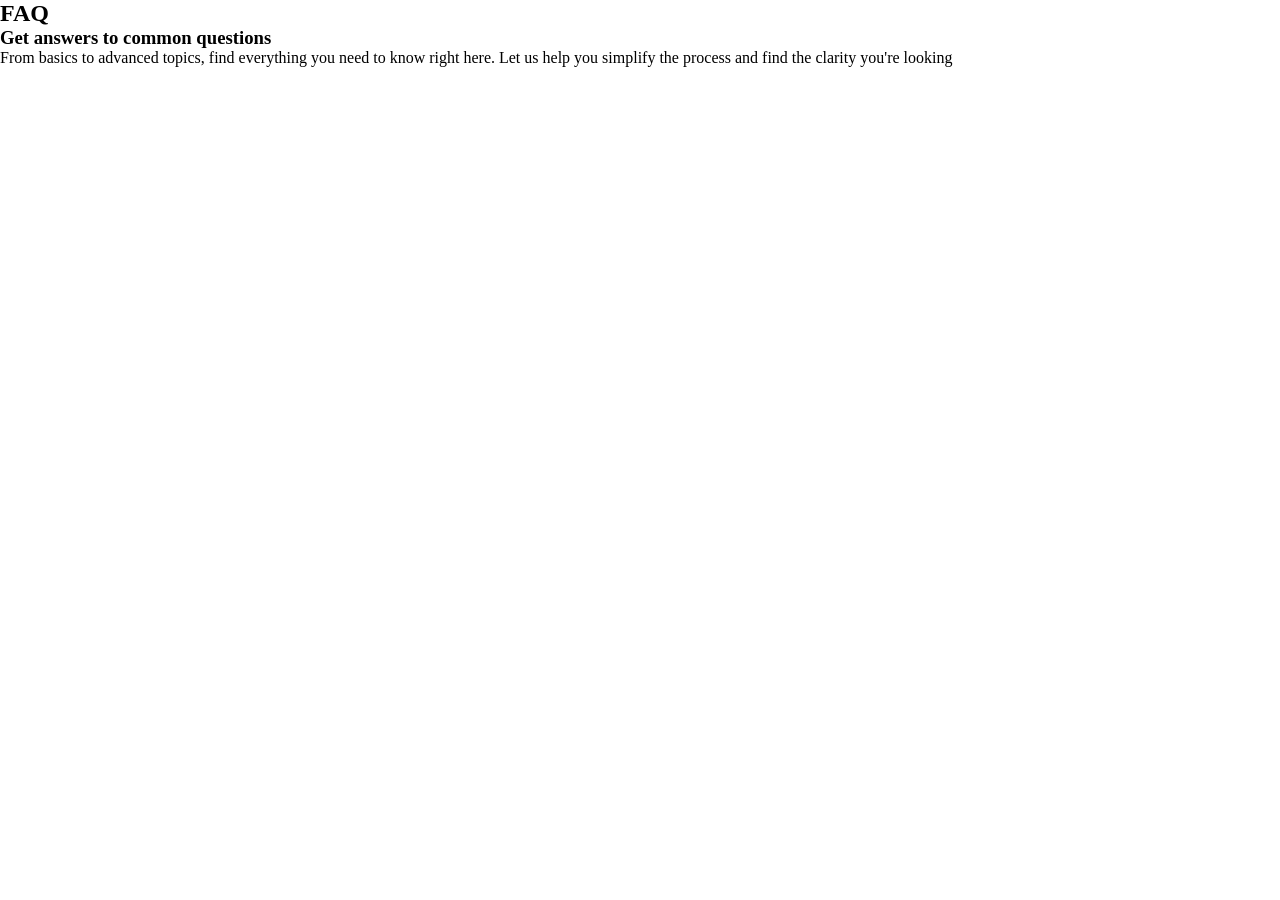
==== faq.html @ 0efa18f4 "feat: header" ====
<!DOCTYPE html>
<html lang="pt-br">
<head>
    <meta charset="UTF-8">
    <meta name="viewport" content="width=device-width, initial-scale=1.0">
    <title>FAQ</title>
    <link rel="stylesheet" href="./header.css">
</head>
<body>
    
    <section>
        <div class="container-nav-faq">
            <h2>FAQ</h2>
            <h3>Get answers to common questions</h3>
            <p>From basics to advanced topics, find everything you need to know right here. Let us help you simplify the process and find the clarity you're looking</p>
        </div>
    </section>

</body>
</html>
---- header.css ----
@import url("./global.css");

*{
    border: 0; /* borda do projeto -> Zerado*/
    margin: 0;  /* Distância externa -> Zerado*/
    padding: 0;  /* Espaçamento interno -> Zerado*/
    box-sizing: border-box;  /* Respeitar largura e altura*/
}

header{
    display: flex;
    justify-content: space-evenly;
    align-items: center;
    background-color: black;
    border-bottom: 2px solid white;
}

.navigation-header li{
    color: white;
    list-style: none;
}

.btn-header{
    border-radius: 20px;
    background-color: var(--color-green);
}

.navigation-header ul{
    display: flex;
    gap: 40px;
}

.navigation-header a{
    color: var(--color-white);
    text-decoration: none;
}

btn-header a{
    color: var(--color-white);
    border-radius: 20px;
}

btn-header{
    color: var(--color-white);
}
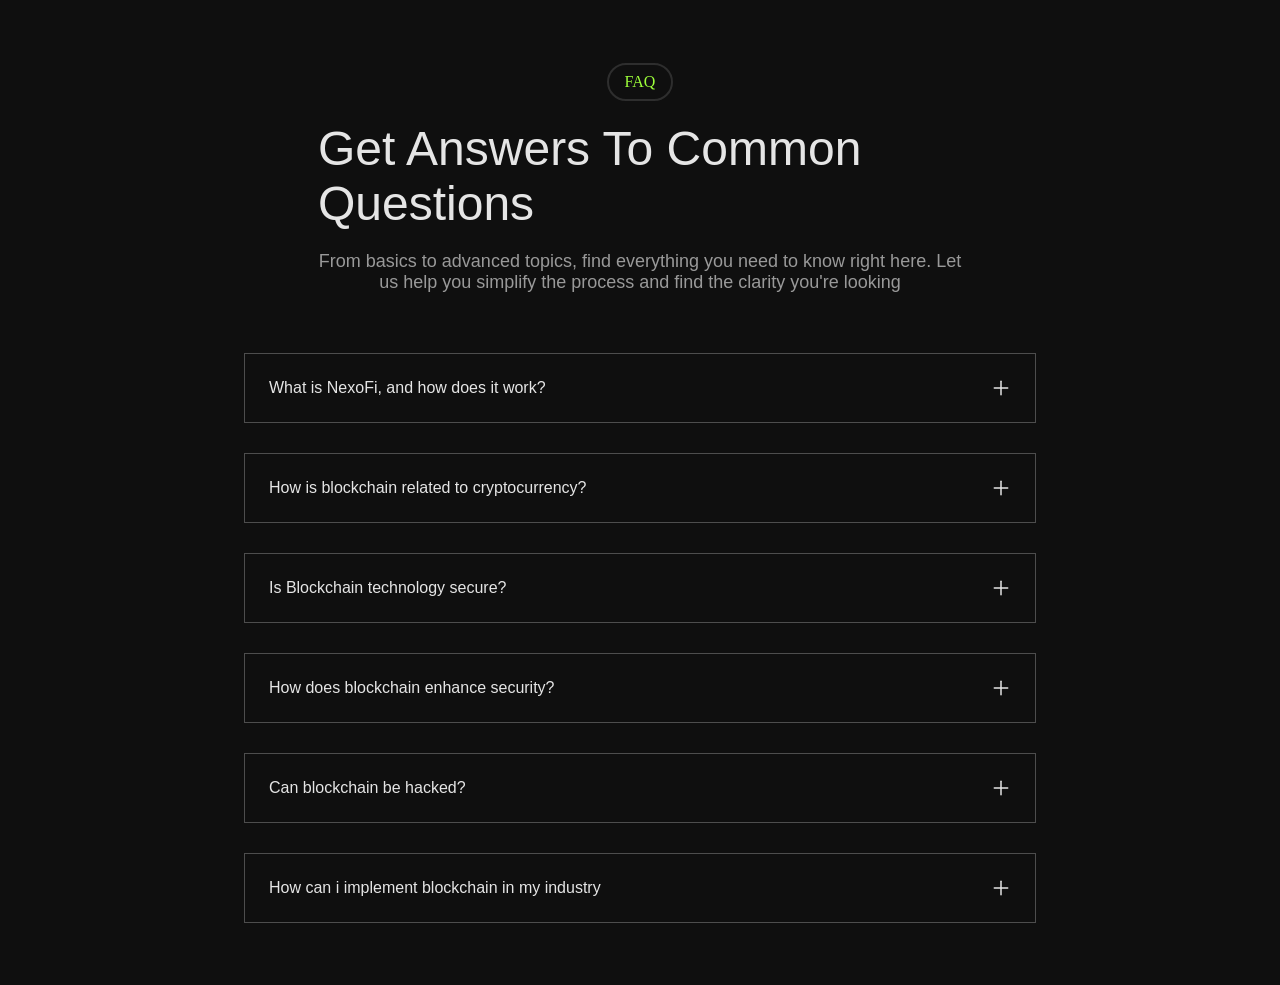
==== commit 77a71015: "Construction header + faq" ====
--- a/faq.html
+++ b/faq.html
@@ -1,20 +1,62 @@
 <!DOCTYPE html>
-<html lang="pt-br">
+<html lang="pt-BR">
+
 <head>
     <meta charset="UTF-8">
     <meta name="viewport" content="width=device-width, initial-scale=1.0">
     <title>FAQ</title>
-    <link rel="stylesheet" href="./header.css">
+    <link rel="stylesheet" href="faq.css">
 </head>
-<body>
-    
-    <section>
-        <div class="container-nav-faq">
-            <h2>FAQ</h2>
-            <h3>Get answers to common questions</h3>
-            <p>From basics to advanced topics, find everything you need to know right here. Let us help you simplify the process and find the clarity you're looking</p>
-        </div>
-    </section>
 
+<body>        
+        <!-- Sessão principal -->
+        <section class="faq-section">
+            <div class="faq-header">
+                <span>FAQ</span> 
+                <h2 class="faq-title">Get Answers To Common Questions</h2>
+                <p class="faq-subtitle">From basics to advanced topics, find everything you need to know right here. Let us
+                    help you simplify the process and find the clarity you're looking</p>
+            </div>
+
+
+            <!-- FAQ -->
+            <div class="faq-container">
+                <!-- Item 1 -->
+                <div class="faq-item">
+                    <span>What is NexoFi, and how does it work?</span>
+                    <img src="./src/assets/images/Plus.svg" alt="Icon-more">
+                </div>
+
+                <!-- Item 2 -->
+                <div class="faq-item">
+                    <span>How is blockchain related to cryptocurrency?</span>
+                    <img src="./src/assets/images/Plus.svg" alt="Icon-more">
+                </div>
+
+                <!-- Item 3 -->
+                <div class="faq-item">
+                    <span>Is Blockchain technology secure?</span>
+                    <img src="./src/assets/images/Plus.svg" alt="Icon-more">
+                </div>
+
+                <!-- Item 4 -->
+                <div class="faq-item">
+                    <span>How does blockchain enhance security?</span>
+                    <img src="./src/assets/images/Plus.svg" alt="Icon-more">
+                </div>
+
+                <!-- Item 5 -->
+                <div class="faq-item">
+                    <span>Can blockchain be hacked?</span>
+                    <img src="./src/assets/images/Plus.svg" alt="Icon-more">
+                </div>
+
+                <!-- Item 6 -->
+                <div class="faq-item">
+                    <span>How can i implement blockchain in my industry</span>
+                    <img src="./src/assets/images/Plus.svg" alt="Icon-more">
+                </div>
+            </div>
+        </section>
 </body>
-</html>+</html>
--- a/faq.css
+++ b/faq.css
@@ -0,0 +1,73 @@
+@import url("./src/styles/global.css");
+
+.faq-section {
+    display: flex;
+    flex-direction: column;
+    align-items: center;
+    gap: 60px;
+    padding: 62.5px 318px;
+    background-color: var(--color-gray-4);
+}
+
+.faq-header{
+    display: flex;
+    flex-direction: column;
+    align-items: center;
+    gap: 20px;
+}
+
+.faq-header span {
+    background-color: transparent;
+    border: 2px solid var(--color-gray-3);
+    color: var(--color-green);
+    padding: 8px 16px;
+    border-radius: 24px;
+}
+
+.faq-title {
+    font-family: var(--font-family-secondary);
+    font-size: var(--font-size-title-2);
+    font-weight: var(--font-weight-title-2);
+    color: var(--color-white);
+    gap: 20px;
+}
+
+.faq-subtitle {
+    font-size: 18px;
+    font-family: var(--font-family-primary);
+    font-weight: var(--font-weight-title-3);
+    width: 644px;
+    text-align: center;
+    color: var(--color-gray-1);
+    gap: 20px;
+}
+
+.faq-container {
+    width: 792px;
+    display: flex;
+    flex-direction: column;
+    gap: 30px;
+}
+
+.faq-item {
+    display: flex;
+    align-items: center;
+    font-family: var(--font-family-primary);
+    font-size: var(--font-size-text-1);
+    font-weight: var(--font-weight-title-2);
+    justify-content: space-between;
+    padding: 24px;
+    width: 100%;
+    border: 1px solid var(--color-gray-2);
+    background-color: var(--color-gray-4);
+}
+
+.faq-item span {
+    font-size: 16px;
+    color: var(--color-white);
+}
+
+.faq-more {
+    background-color: var(--color-gray-4);
+    color: var(--color-white);
+}
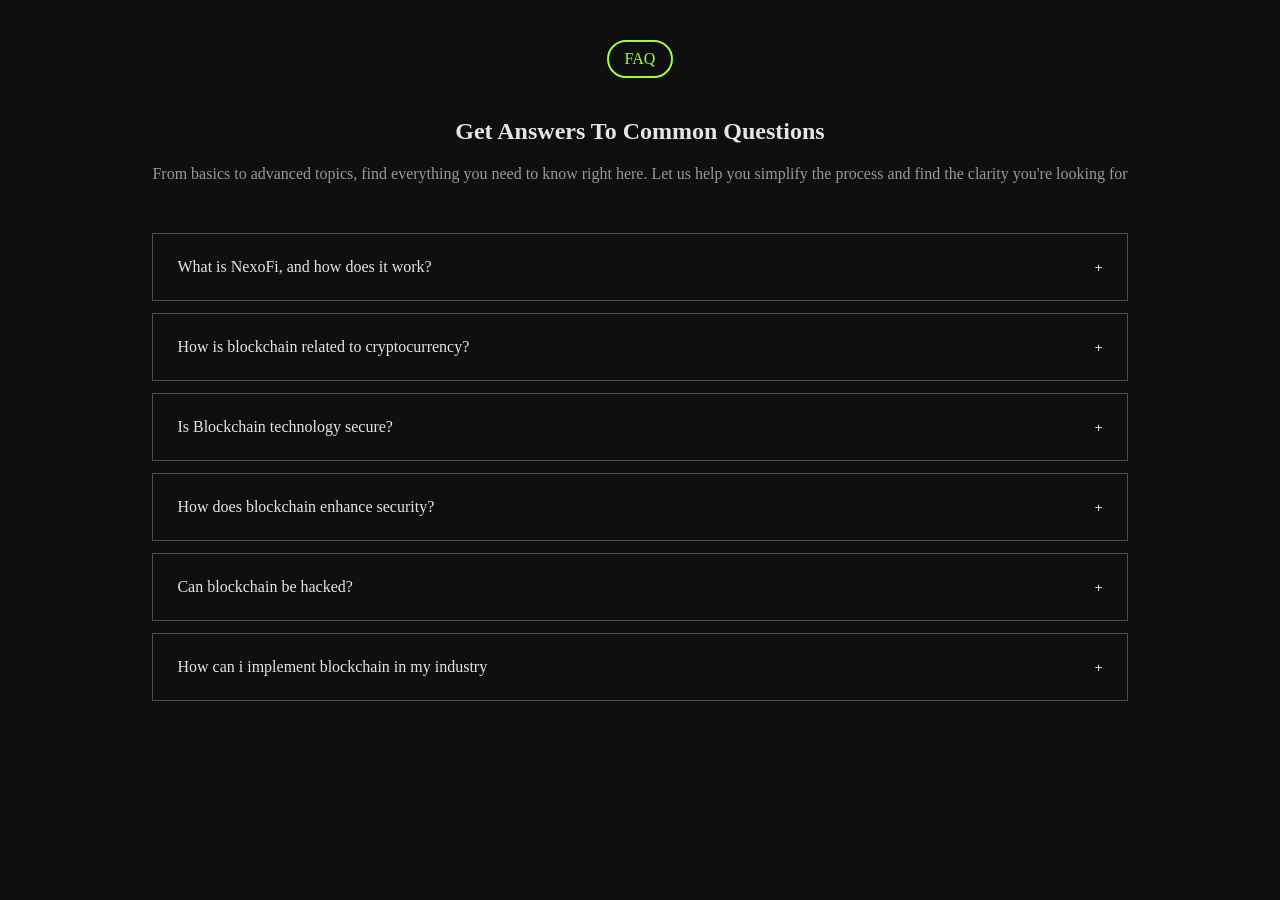
==== commit 10524b22: "Construction header + faq" ====
--- a/faq.html
+++ b/faq.html
@@ -8,55 +8,73 @@
     <link rel="stylesheet" href="faq.css">
 </head>
 
-<body>        
+<body>
+    <div class="container">
+        <!-- Logo -->
+        <header class="header">
+            <div class="faq-logo">FAQ</div>
+        </header>
+
         <!-- Sessão principal -->
         <section class="faq-section">
-            <div class="faq-header">
-                <span>FAQ</span> 
-                <h2 class="faq-title">Get Answers To Common Questions</h2>
-                <p class="faq-subtitle">From basics to advanced topics, find everything you need to know right here. Let us
-                    help you simplify the process and find the clarity you're looking</p>
-            </div>
-
+            <h1 class="faq-title">Get Answers To Common Questions</h1>
+            <p class="faq-subtitle">From basics to advanced topics, find everything you need to know right here. Let us
+                help you simplify the process and find the clarity you're looking for</p>
 
             <!-- FAQ -->
             <div class="faq-container">
+
                 <!-- Item 1 -->
                 <div class="faq-item">
-                    <span>What is NexoFi, and how does it work?</span>
-                    <img src="./src/assets/images/Plus.svg" alt="Icon-more">
+                    <div class="faq-question">
+                        <span>What is NexoFi, and how does it work?</span>
+                        <button class="faq-more">+</button>
+                    </div>
                 </div>
 
                 <!-- Item 2 -->
                 <div class="faq-item">
-                    <span>How is blockchain related to cryptocurrency?</span>
-                    <img src="./src/assets/images/Plus.svg" alt="Icon-more">
+                    <div class="faq-question">
+                        <span>How is blockchain related to cryptocurrency?</span>
+                        <button class="faq-more">+</button>
+                    </div>
                 </div>
 
                 <!-- Item 3 -->
                 <div class="faq-item">
-                    <span>Is Blockchain technology secure?</span>
-                    <img src="./src/assets/images/Plus.svg" alt="Icon-more">
+                    <div class="faq-question">
+                        <span>Is Blockchain technology secure?</span>
+                        <button class="faq-more">+</button>
+                    </div>
                 </div>
 
                 <!-- Item 4 -->
                 <div class="faq-item">
-                    <span>How does blockchain enhance security?</span>
-                    <img src="./src/assets/images/Plus.svg" alt="Icon-more">
+                    <div class="faq-question">
+                        <span>How does blockchain enhance security?</span>
+                        <button class="faq-more">+</button>
+                    </div>
                 </div>
 
                 <!-- Item 5 -->
                 <div class="faq-item">
-                    <span>Can blockchain be hacked?</span>
-                    <img src="./src/assets/images/Plus.svg" alt="Icon-more">
+                    <div class="faq-question">
+                        <span>Can blockchain be hacked?</span>
+                        <button class="faq-more">+</button>
+                    </div>
                 </div>
 
                 <!-- Item 6 -->
                 <div class="faq-item">
-                    <span>How can i implement blockchain in my industry</span>
-                    <img src="./src/assets/images/Plus.svg" alt="Icon-more">
+                    <div class="faq-question">
+                        <span>How can i implement blockchain in my industry</span>
+                        <button class="faq-more">+</button>
+                    </div>
                 </div>
+                
             </div>
         </section>
+    </div>
+
 </body>
 </html>
--- a/faq.css
+++ b/faq.css
@@ -1,68 +1,74 @@
 @import url("./src/styles/global.css");
+
+* {
+    margin: 0;
+    padding: 0;
+    box-sizing: border-box;
+}
+
+body {
+    background-color: var(--color-gray-4);
+}
+
+.container {
+    display: flex;
+    flex-direction: column;
+    align-items: center;
+    padding: 40px 20px;
+}
+
+.header {
+    display: flex;
+    justify-content: center;
+    margin-bottom: 40px;
+}
+
+.faq-logo {
+    background-color: transparent;
+    border: 2px solid var(--color-green);
+    color: var(--color-green);
+    padding: 8px 16px;
+    border-radius: 20px;
+}
 
 .faq-section {
     display: flex;
     flex-direction: column;
     align-items: center;
-    gap: 60px;
-    padding: 62.5px 318px;
-    background-color: var(--color-gray-4);
-}
-
-.faq-header{
-    display: flex;
-    flex-direction: column;
-    align-items: center;
-    gap: 20px;
-}
-
-.faq-header span {
-    background-color: transparent;
-    border: 2px solid var(--color-gray-3);
-    color: var(--color-green);
-    padding: 8px 16px;
-    border-radius: 24px;
 }
 
 .faq-title {
-    font-family: var(--font-family-secondary);
-    font-size: var(--font-size-title-2);
-    font-weight: var(--font-weight-title-2);
+    --font-family-primary:"Alexandria", sans-serif;
+    margin-bottom: 20px;
     color: var(--color-white);
-    gap: 20px;
 }
 
 .faq-subtitle {
-    font-size: 18px;
-    font-family: var(--font-family-primary);
-    font-weight: var(--font-weight-title-3);
-    width: 644px;
-    text-align: center;
+    font-size: 16px;
     color: var(--color-gray-1);
-    gap: 20px;
+    margin-bottom: 50px;
 }
 
 .faq-container {
-    width: 792px;
+    width: 100%;
     display: flex;
     flex-direction: column;
-    gap: 30px;
+    gap: 12px;
 }
 
 .faq-item {
-    display: flex;
-    align-items: center;
-    font-family: var(--font-family-primary);
-    font-size: var(--font-size-text-1);
-    font-weight: var(--font-weight-title-2);
-    justify-content: space-between;
-    padding: 24px;
     width: 100%;
     border: 1px solid var(--color-gray-2);
     background-color: var(--color-gray-4);
 }
 
-.faq-item span {
+.faq-question {
+    display: flex;
+    justify-content: space-between;
+    padding: 24px;
+}
+
+.faq-question span {
     font-size: 16px;
     color: var(--color-white);
 }
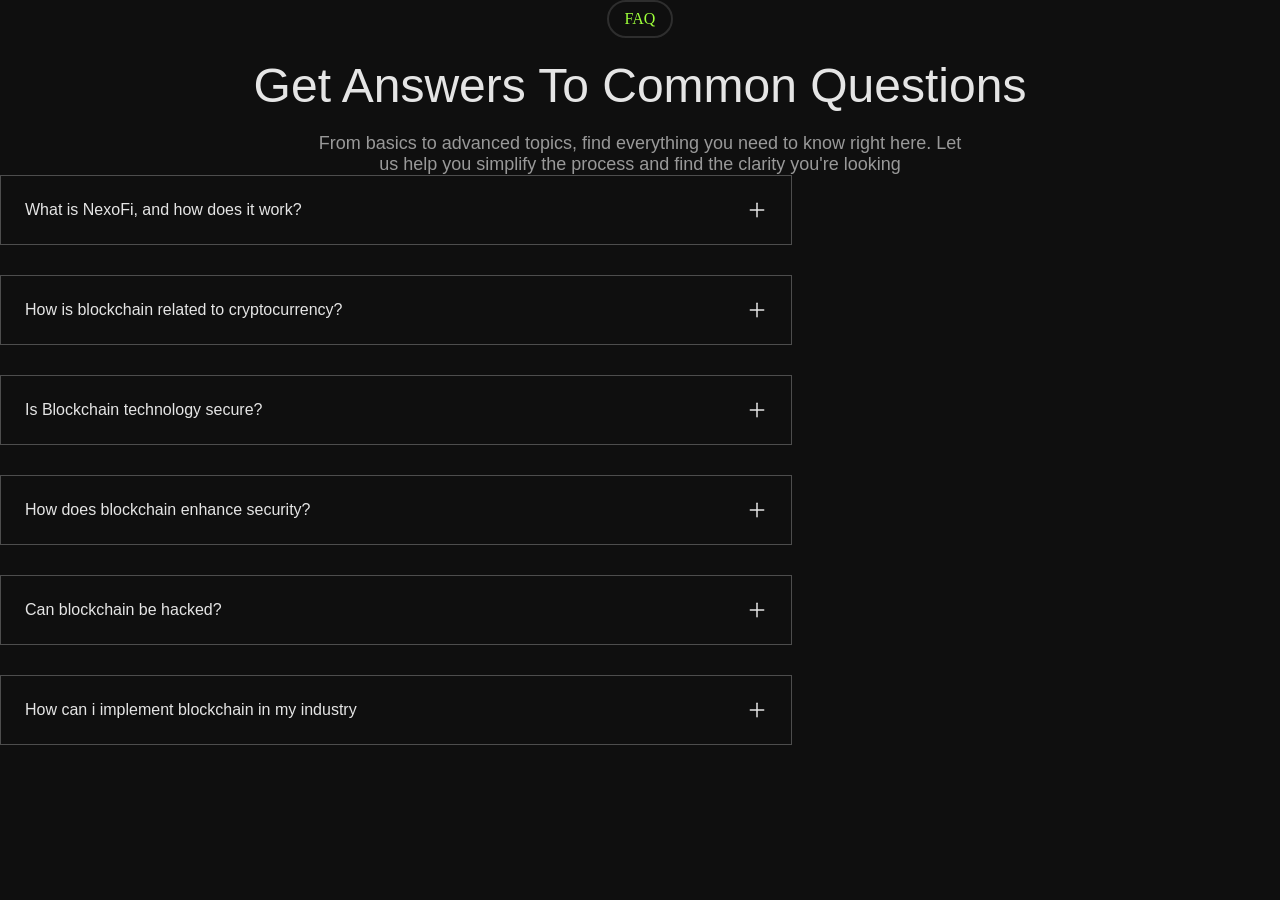
==== commit 1df63cb2: "feat: Created faq section" ====
--- a/faq.html
+++ b/faq.html
@@ -8,73 +8,53 @@
     <link rel="stylesheet" href="faq.css">
 </head>
 
-<body>
-    <div class="container">
-        <!-- Logo -->
-        <header class="header">
-            <div class="faq-logo">FAQ</div>
-        </header>
-
+<body>        
         <!-- Sessão principal -->
         <section class="faq-section">
-            <h1 class="faq-title">Get Answers To Common Questions</h1>
-            <p class="faq-subtitle">From basics to advanced topics, find everything you need to know right here. Let us
-                help you simplify the process and find the clarity you're looking for</p>
-
+            <div class="faq-header">
+                <span>FAQ</span> 
+                <h2 class="faq-title">Get Answers To Common Questions</h2>
+                <p class="faq-subtitle">From basics to advanced topics, find everything you need to know right here. Let us
+                    help you simplify the process and find the clarity you're looking</p>
+            </div>
             <!-- FAQ -->
             <div class="faq-container">
-
                 <!-- Item 1 -->
                 <div class="faq-item">
-                    <div class="faq-question">
-                        <span>What is NexoFi, and how does it work?</span>
-                        <button class="faq-more">+</button>
-                    </div>
+                    <span>What is NexoFi, and how does it work?</span>
+                    <img src="./src/assets/images/Plus.svg" alt="Icon-more">
                 </div>
 
                 <!-- Item 2 -->
                 <div class="faq-item">
-                    <div class="faq-question">
-                        <span>How is blockchain related to cryptocurrency?</span>
-                        <button class="faq-more">+</button>
-                    </div>
+                    <span>How is blockchain related to cryptocurrency?</span>
+                    <img src="./src/assets/images/Plus.svg" alt="Icon-more">
                 </div>
 
                 <!-- Item 3 -->
                 <div class="faq-item">
-                    <div class="faq-question">
-                        <span>Is Blockchain technology secure?</span>
-                        <button class="faq-more">+</button>
-                    </div>
+                    <span>Is Blockchain technology secure?</span>
+                    <img src="./src/assets/images/Plus.svg" alt="Icon-more">
                 </div>
 
                 <!-- Item 4 -->
                 <div class="faq-item">
-                    <div class="faq-question">
-                        <span>How does blockchain enhance security?</span>
-                        <button class="faq-more">+</button>
-                    </div>
+                    <span>How does blockchain enhance security?</span>
+                    <img src="./src/assets/images/Plus.svg" alt="Icon-more">
                 </div>
 
                 <!-- Item 5 -->
                 <div class="faq-item">
-                    <div class="faq-question">
-                        <span>Can blockchain be hacked?</span>
-                        <button class="faq-more">+</button>
-                    </div>
+                    <span>Can blockchain be hacked?</span>
+                    <img src="./src/assets/images/Plus.svg" alt="Icon-more">
                 </div>
 
                 <!-- Item 6 -->
                 <div class="faq-item">
-                    <div class="faq-question">
-                        <span>How can i implement blockchain in my industry</span>
-                        <button class="faq-more">+</button>
-                    </div>
+                    <span>How can i implement blockchain in my industry</span>
+                    <img src="./src/assets/images/Plus.svg" alt="Icon-more">
                 </div>
-                
             </div>
         </section>
-    </div>
-
 </body>
 </html>
--- a/faq.css
+++ b/faq.css
@@ -1,5 +1,7 @@
 @import url("./src/styles/global.css");
 
+<<<<<<< HEAD
+=======
 * {
     margin: 0;
     padding: 0;
@@ -25,50 +27,87 @@
 
 .faq-logo {
     background-color: transparent;
-    border: 2px solid var(--color-green);
+    border: 2px solid var(--color-gray-3);
     color: var(--color-green);
-    padding: 8px 16px;
+    padding: 12px 20px;
     border-radius: 20px;
 }
 
+>>>>>>> 1c11367 (feat: Created faq section)
 .faq-section {
     display: flex;
     flex-direction: column;
     align-items: center;
+<<<<<<< HEAD
+    gap: 60px;
+    padding: 62.5px 318px;
+    background-color: var(--color-gray-4);
+}
+
+.faq-header{
+    display: flex;
+    flex-direction: column;
+    align-items: center;
+    gap: 20px;
+}
+
+.faq-header span {
+    background-color: transparent;
+    border: 2px solid var(--color-gray-3);
+    color: var(--color-green);
+    padding: 8px 16px;
+    border-radius: 24px;
 }
 
 .faq-title {
-    --font-family-primary:"Alexandria", sans-serif;
-    margin-bottom: 20px;
+    font-family: var(--font-family-secondary);
+    font-size: var(--font-size-title-2);
+    font-weight: var(--font-weight-title-2);
     color: var(--color-white);
+    gap: 20px;
+=======
+    gap: 20px;
 }
 
+.faq-title {
+    color: var(--color-white);
+    font-size: var(--font-size-title-2);
+    font-family: var();    
+>>>>>>> 1c11367 (feat: Created faq section)
+}
+
+/* TUDO ERRADO */
 .faq-subtitle {
-    font-size: 16px;
+    font-size: 18px;
+    font-family: var(--font-family-primary);
+    font-weight: var(--font-weight-title-3);
+    width: 644px;
+    text-align: center;
     color: var(--color-gray-1);
-    margin-bottom: 50px;
+    gap: 20px;
 }
 
 .faq-container {
-    width: 100%;
+    width: 792px;
     display: flex;
     flex-direction: column;
-    gap: 12px;
+    gap: 30px;
 }
 
 .faq-item {
+    display: flex;
+    align-items: center;
+    font-family: var(--font-family-primary);
+    font-size: var(--font-size-text-1);
+    font-weight: var(--font-weight-title-2);
+    justify-content: space-between;
+    padding: 24px;
     width: 100%;
     border: 1px solid var(--color-gray-2);
     background-color: var(--color-gray-4);
 }
 
-.faq-question {
-    display: flex;
-    justify-content: space-between;
-    padding: 24px;
-}
-
-.faq-question span {
+.faq-item span {
     font-size: 16px;
     color: var(--color-white);
 }
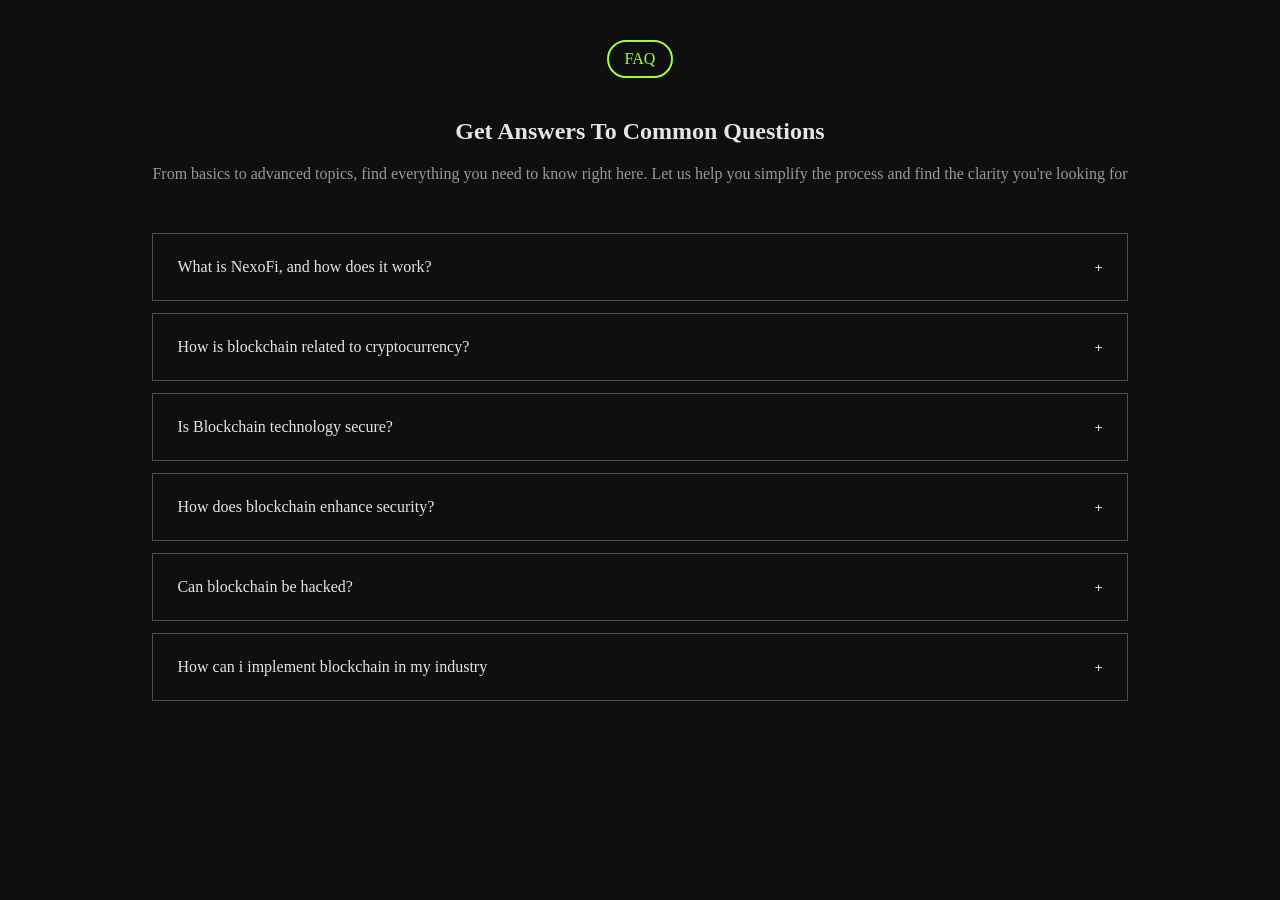
==== commit 0fb5b769: "update merge" ====
--- a/faq.html
+++ b/faq.html
@@ -8,53 +8,73 @@
     <link rel="stylesheet" href="faq.css">
 </head>
 
-<body>        
+<body>
+    <div class="container">
+        <!-- Logo -->
+        <header class="header">
+            <div class="faq-logo">FAQ</div>
+        </header>
+
         <!-- Sessão principal -->
         <section class="faq-section">
-            <div class="faq-header">
-                <span>FAQ</span> 
-                <h2 class="faq-title">Get Answers To Common Questions</h2>
-                <p class="faq-subtitle">From basics to advanced topics, find everything you need to know right here. Let us
-                    help you simplify the process and find the clarity you're looking</p>
-            </div>
+            <h1 class="faq-title">Get Answers To Common Questions</h1>
+            <p class="faq-subtitle">From basics to advanced topics, find everything you need to know right here. Let us
+                help you simplify the process and find the clarity you're looking for</p>
+
             <!-- FAQ -->
             <div class="faq-container">
+
                 <!-- Item 1 -->
                 <div class="faq-item">
-                    <span>What is NexoFi, and how does it work?</span>
-                    <img src="./src/assets/images/Plus.svg" alt="Icon-more">
+                    <div class="faq-question">
+                        <span>What is NexoFi, and how does it work?</span>
+                        <button class="faq-more">+</button>
+                    </div>
                 </div>
 
                 <!-- Item 2 -->
                 <div class="faq-item">
-                    <span>How is blockchain related to cryptocurrency?</span>
-                    <img src="./src/assets/images/Plus.svg" alt="Icon-more">
+                    <div class="faq-question">
+                        <span>How is blockchain related to cryptocurrency?</span>
+                        <button class="faq-more">+</button>
+                    </div>
                 </div>
 
                 <!-- Item 3 -->
                 <div class="faq-item">
-                    <span>Is Blockchain technology secure?</span>
-                    <img src="./src/assets/images/Plus.svg" alt="Icon-more">
+                    <div class="faq-question">
+                        <span>Is Blockchain technology secure?</span>
+                        <button class="faq-more">+</button>
+                    </div>
                 </div>
 
                 <!-- Item 4 -->
                 <div class="faq-item">
-                    <span>How does blockchain enhance security?</span>
-                    <img src="./src/assets/images/Plus.svg" alt="Icon-more">
+                    <div class="faq-question">
+                        <span>How does blockchain enhance security?</span>
+                        <button class="faq-more">+</button>
+                    </div>
                 </div>
 
                 <!-- Item 5 -->
                 <div class="faq-item">
-                    <span>Can blockchain be hacked?</span>
-                    <img src="./src/assets/images/Plus.svg" alt="Icon-more">
+                    <div class="faq-question">
+                        <span>Can blockchain be hacked?</span>
+                        <button class="faq-more">+</button>
+                    </div>
                 </div>
 
                 <!-- Item 6 -->
                 <div class="faq-item">
-                    <span>How can i implement blockchain in my industry</span>
-                    <img src="./src/assets/images/Plus.svg" alt="Icon-more">
+                    <div class="faq-question">
+                        <span>How can i implement blockchain in my industry</span>
+                        <button class="faq-more">+</button>
+                    </div>
                 </div>
+                
             </div>
         </section>
+    </div>
+
 </body>
 </html>
--- a/faq.css
+++ b/faq.css
@@ -1,7 +1,5 @@
 @import url("./src/styles/global.css");
 
-<<<<<<< HEAD
-=======
 * {
     margin: 0;
     padding: 0;
@@ -27,87 +25,50 @@
 
 .faq-logo {
     background-color: transparent;
-    border: 2px solid var(--color-gray-3);
+    border: 2px solid var(--color-green);
     color: var(--color-green);
-    padding: 12px 20px;
+    padding: 8px 16px;
     border-radius: 20px;
 }
 
->>>>>>> 1c11367 (feat: Created faq section)
 .faq-section {
     display: flex;
     flex-direction: column;
     align-items: center;
-<<<<<<< HEAD
-    gap: 60px;
-    padding: 62.5px 318px;
-    background-color: var(--color-gray-4);
-}
-
-.faq-header{
-    display: flex;
-    flex-direction: column;
-    align-items: center;
-    gap: 20px;
-}
-
-.faq-header span {
-    background-color: transparent;
-    border: 2px solid var(--color-gray-3);
-    color: var(--color-green);
-    padding: 8px 16px;
-    border-radius: 24px;
 }
 
 .faq-title {
-    font-family: var(--font-family-secondary);
-    font-size: var(--font-size-title-2);
-    font-weight: var(--font-weight-title-2);
+    --font-family-primary:"Alexandria", sans-serif;
+    margin-bottom: 20px;
     color: var(--color-white);
-    gap: 20px;
-=======
-    gap: 20px;
 }
 
-.faq-title {
-    color: var(--color-white);
-    font-size: var(--font-size-title-2);
-    font-family: var();    
->>>>>>> 1c11367 (feat: Created faq section)
-}
-
-/* TUDO ERRADO */
 .faq-subtitle {
-    font-size: 18px;
-    font-family: var(--font-family-primary);
-    font-weight: var(--font-weight-title-3);
-    width: 644px;
-    text-align: center;
+    font-size: 16px;
     color: var(--color-gray-1);
-    gap: 20px;
+    margin-bottom: 50px;
 }
 
 .faq-container {
-    width: 792px;
+    width: 100%;
     display: flex;
     flex-direction: column;
-    gap: 30px;
+    gap: 12px;
 }
 
 .faq-item {
-    display: flex;
-    align-items: center;
-    font-family: var(--font-family-primary);
-    font-size: var(--font-size-text-1);
-    font-weight: var(--font-weight-title-2);
-    justify-content: space-between;
-    padding: 24px;
     width: 100%;
     border: 1px solid var(--color-gray-2);
     background-color: var(--color-gray-4);
 }
 
-.faq-item span {
+.faq-question {
+    display: flex;
+    justify-content: space-between;
+    padding: 24px;
+}
+
+.faq-question span {
     font-size: 16px;
     color: var(--color-white);
 }
